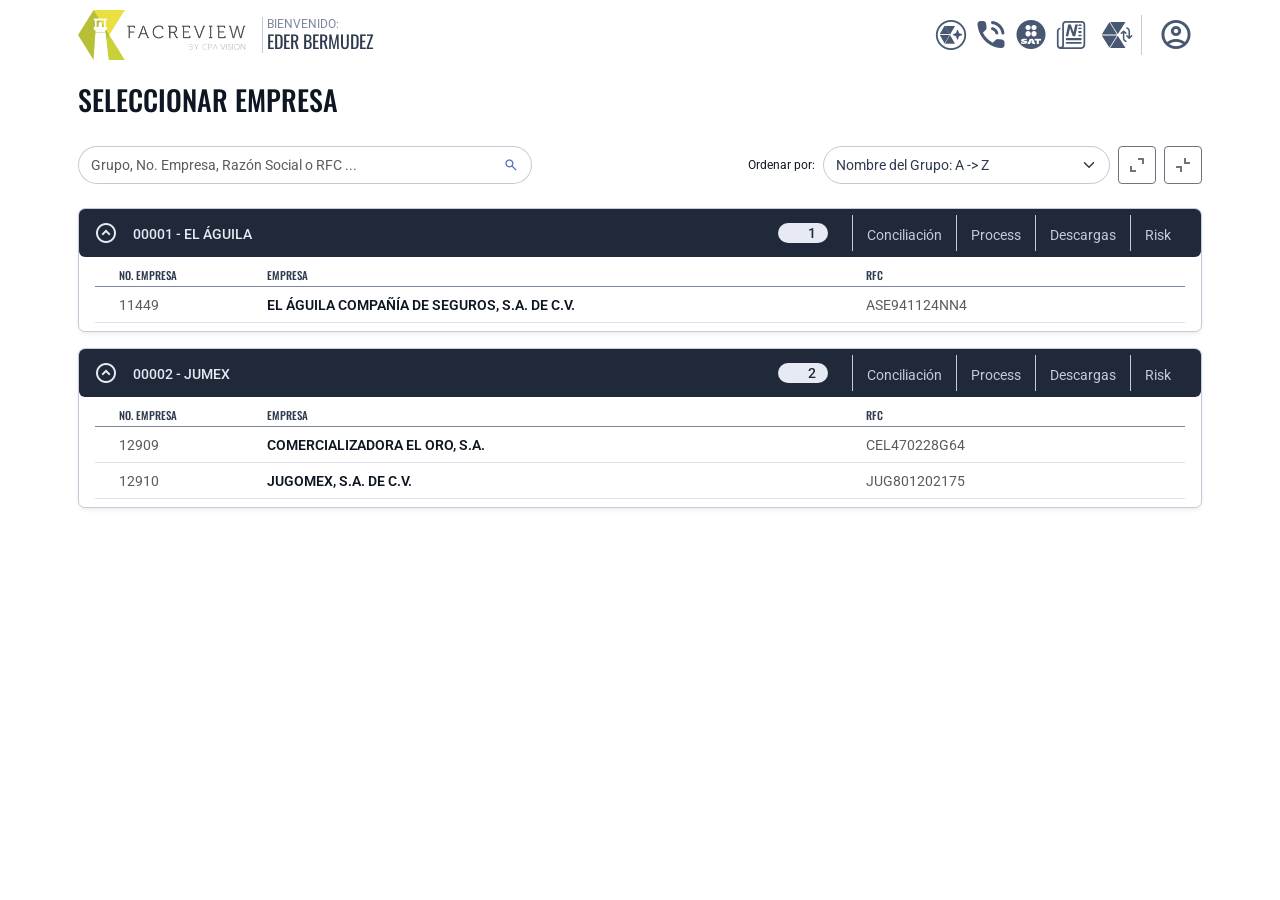
==== index_selectEmpresa.html @ dc3e8758 "Initial upload (excluding scss and zip)" ====
<!doctype html>
<html lang="es">

<head>
  <meta charset="UTF-8" />
  <meta name="viewport" content="width=device-width, initial-scale=1.0" />
  <meta name="author" content="Nombre del autor" />
  <meta name="copyright" content="CPA Vision" />

  <!-- Google Material Symbols  -->
  <link href="https://fonts.googleapis.com/css2?family=Material+Symbols+Outlined" rel="stylesheet" />

  <!-- CSS Boostrap 5.3.2  -->
  <!-- Version Web -->
  <!-- <link href="https://cdn.jsdelivr.net/npm/bootstrap@5.3.2/dist/css/bootstrap.min.css" rel="stylesheet"
    integrity="sha384-T3c6CoIi6uLrA9TneNEoa7RxnatzjcDSCmG1MXxSR1GAsXEV/Dwwykc2MPK8M2HN" crossorigin="anonymous"> -->
  <!-- Version Servidor -->
  <link href="./libs/bootstrap-5.3.3-dist/css/bootstrap.css" rel="stylesheet" />

  <!--  CPA CSS  -->
  <link href="./cpa-header.css" rel="stylesheet" />

  <title>Ejemplo HEADER</title>
</head>

<body class="container">
  <header class="d-flex justify-content-between align-items-center">
    <div id="header-user" class="d-flex justify-content-start align-items-center">
      <div class="logoCPA">
        <img class="me-3" src="./logos-cpa/logo-facreview-h.png" alt="Logotipo FacReview" />
      </div>
      <div class="user-div">
        <div class="user-title">BIENVENIDO:</div>
        <div class="user-info">Eder Bermudez</div>
      </div>
    </div>
    <div id="header-icons" class="d-flex">
      <button type="button" data-bs-toggle="tooltip" data-bs-placement="bottom" title="CPA IA">
        <i class="cpa-header-ia"></i>
      </button>
      <button type="button" data-bs-toggle="tooltip" data-bs-placement="bottom" title="Atención a Clientes">
        <i class="cpa-header-contacto"></i>
      </button>
      <button type="button" data-bs-toggle="tooltip" data-bs-placement="bottom" title="Estatus Servicios del SAT">
        <i class="cpa-header-sat"></i>
      </button>
      <button type="button" data-bs-toggle="tooltip" data-bs-placement="bottom" title="Conoce CPA News">
        <i class="cpa-header-cpanews"></i>
      </button>

      <div class="dropdown">
        <button class="line-right" type="button" data-bs-toggle="dropdown" aria-expanded="false">
          <i class="cpa-header-cambiarproductos"></i>
        </button>

        <div id="user-cambiarproductos" class="dropdown-menu shadow-sm p-3">
          <div class="row row-cols-3 g-2 m-0">
            <div class="col text-center div-producto prod-active">
              <a href="#" class="dropdown-item p-2 d-flex flex-column align-items-center">
                <img src="productos-cpa/icono-facreview.png" class="img-producto mb-2" alt="FacReview" />
                <span class="nombre-producto text-truncate d-inline-block w-100">FacReview</span>
              </a>
            </div>

            <div class="col text-center div-producto prod-disabled">
              <a href="#" class="dropdown-item p-2 d-flex flex-column align-items-center">
                <img src="productos-cpa/icono-nomreview.png" class="img-producto mb-2" alt="NomReview" />
                <span class="nombre-producto text-truncate d-inline-block w-100">NomReview</span>
              </a>
            </div>

            <div class="col text-center div-producto prod-active">
              <a href="#" class="dropdown-item p-2 d-flex flex-column align-items-center">
                <img src="productos-cpa/icono-respond.png" class="img-producto mb-2" alt="Respond" />
                <span class="nombre-producto text-truncate d-inline-block w-100">Respond</span>
              </a>
            </div>

            <div class="col text-center div-producto prod-active">
              <a href="#" class="dropdown-item p-2 d-flex flex-column align-items-center">
                <img src="productos-cpa/icono-tax.png" class="img-producto mb-2" alt="CPA TAX" />
                <span class="nombre-producto text-truncate d-inline-block w-100">CPA TAX</span>
              </a>
            </div>

            <div class="col text-center div-producto prod-active">
              <a href="#" class="dropdown-item p-2 d-flex flex-column align-items-center">
                <img src="productos-cpa/icono-supply.png" class="img-producto mb-2" alt="CPA Supply" />
                <span class="nombre-producto text-truncate d-inline-block w-100">CPA Supply</span>
              </a>
            </div>

            <div class="col text-center div-producto prod-active">
              <a href="#" class="dropdown-item p-2 d-flex flex-column align-items-center">
                <img src="productos-cpa/icono-bank.png" class="img-producto mb-2" alt="CPA Bank" />
                <span class="nombre-producto text-truncate d-inline-block w-100">CPA Bank</span>
              </a>
            </div>

            <div class="col text-center div-producto prod-active">
              <a href="#" class="dropdown-item p-2 d-flex flex-column align-items-center">
                <img src="productos-cpa/icono-invoice.png" class="img-producto mb-2" alt="CPA Invoice" />
                <span class="nombre-producto text-truncate d-inline-block w-100">CPA Invoice</span>
              </a>
            </div>

            <div class="col text-center div-producto prod-active">
              <a href="#" class="dropdown-item p-2 d-flex flex-column align-items-center">
                <img src="productos-cpa/icono-risk.png" class="img-producto mb-2" alt="CPA Risk" />
                <span class="nombre-producto text-truncate d-inline-block w-100">CPA Risk</span>
              </a>
            </div>

            <div class="col text-center div-producto prod-active">
              <a href="#" class="dropdown-item p-2 d-flex flex-column align-items-center">
                <img src="productos-cpa/icono-travel.png" class="img-producto mb-2" alt="CPA Travel" />
                <span class="nombre-producto text-truncate d-inline-block w-100">CPA Travel</span>
              </a>
            </div>

            <div class="col text-center div-producto prod-active">
              <a href="#" class="dropdown-item p-2 d-flex flex-column align-items-center">
                <img src="productos-cpa/icono-convertion.png" class="img-producto mb-2" alt="CPA Conversion" />
                <span class="nombre-producto text-truncate d-inline-block w-100">CPA Conversion</span>
              </a>
            </div>

            <div class="col text-center div-producto prod-active prod-disabled">
              <a href="#" class="dropdown-item p-2 d-flex flex-column align-items-center">
                <img src="productos-cpa/icono-capital.png" class="img-producto mb-2" alt="CPA Capital" />
                <span class="nombre-producto text-truncate d-inline-block w-100">CPA Capital</span>
              </a>
            </div>

            <div class="col text-center div-producto prod-active prod-disabled">
              <a href="#" class="dropdown-item p-2 d-flex flex-column align-items-center">
                <img src="productos-cpa/icono-inbox.png" class="img-producto mb-2" alt="CPA Inbox" />
                <span class="nombre-producto text-truncate d-inline-block w-100">CPA Inbox</span>
              </a>
            </div>

            <div class="col text-center div-producto prod-active">
              <a href="#" class="dropdown-item p-2 d-flex flex-column align-items-center">
                <img src="productos-cpa/icono-cyt.png" class="img-producto mb-2" alt="CPA Customs & Trade" />
                <span class="nombre-producto text-truncate d-inline-block w-100">CPA Customs & Trade</span>
              </a>
            </div>

            <div class="col text-center div-producto prod-active prod-disabled">
              <a href="#" class="dropdown-item p-2 d-flex flex-column align-items-center">
                <img src="productos-cpa/icono-financials.png" class="img-producto mb-2" alt="CPA Financials" />
                <span class="nombre-producto text-truncate d-inline-block w-100">CPA Financials</span>
              </a>
            </div>

            <div class="col text-center div-producto prod-active">
              <a href="#" class="dropdown-item p-2 d-flex flex-column align-items-center">
                <img src="productos-cpa/icono-repse.png" class="img-producto mb-2" alt="CPA REPSE" />
                <span class="nombre-producto text-truncate d-inline-block w-100">CPA REPSE</span>
              </a>
            </div>

            <div class="col text-center div-producto prod-active">
              <a href="#" class="dropdown-item p-2 d-flex flex-column align-items-center">
                <img src="productos-cpa/icono-link.png" class="img-producto mb-2" alt="CPA Link" />
                <span class="nombre-producto text-truncate d-inline-block w-100">CPA Link</span>
              </a>
            </div>

            <div class="col text-center div-producto prod-active">
              <a href="#" class="dropdown-item p-2 d-flex flex-column align-items-center">
                <img src="productos-cpa/icono-process.png" class="img-producto mb-2" alt="CPA Process" />
                <span class="nombre-producto text-truncate d-inline-block w-100">CPA Process</span>
              </a>
            </div>

            <div class="col text-center div-producto prod-active">
              <a href="#" class="dropdown-item p-2 d-flex flex-column align-items-center">
                <img src="productos-cpa/icono-access.png" class="img-producto mb-2" alt="CPA Access" />
                <span class="nombre-producto text-truncate d-inline-block w-100">CPA Access New</span>
              </a>
            </div>
          </div>
        </div>
      </div>

      <div class="dropdown">
        <button type="button" data-bs-toggle="dropdown" aria-expanded="false">
          <i class="cpa-header-usuario"></i>
        </button>

        <div id="user-menu" class="dropdown-menu shadow">
          <p class="usuario-emp">POR SELECCIONAR</p>
          <img class="usuario-img my-2 d-block mx-auto" src="./img-clientes/userX.png" alt="Logotipo de Empresa" />
          <p class="usuario-nombre">Eder Bermudez</p>
          <p class="usuario-posicion">Gerente de Operaciones</p>
          <p class="usuario-tel">+52 5512 3456</p>
          <p class="usuario-mail">federico.bermudez@cpavs.mx</p>
          <p class="usuario-perfil">Perfil de Administrador</p>
          <ul class="usuario-nav mt-2 mb-0">
            <li>
              <a class="dropdown-item" href="#"><i class="cpa-header-usuario"></i>Mi Perfil</a>
            </li>
            <li>
              <a class="dropdown-item" href="#"><i class="cpa-header-calendario"></i>Calendario</a>
            </li>
            <li>
              <a class="dropdown-item" href="#"><i class="cpa-header-notif"></i>Notificaciones</a>
            </li>
            <li>
              <a class="dropdown-item" href="#"><i class="cpa-header-capacitacion"></i>Capacitaciones</a>
            </li>
            <li>
              <a class="dropdown-item" href="#"><i class="cpa-header-manuales"></i>Manual de Usuario</a>
            </li>
            <li>
              <a class="dropdown-item" href="#"><i class="cpa-header-videos"></i>Videos</a>
            </li>
            <li>
              <a class="dropdown-item" href="#"><i class="cpa-header-ayuda"></i>Ayuda</a>
            </li>
            <li>
              <a class="dropdown-item" href="#"><i class="cpa-header-log"></i>Registros de Actividad</a>
            </li>
            <li>
              <a class="dropdown-item" href="#"><i class="cpa-header-cerrarsesion"></i>Cerrar Sesión</a>
            </li>
          </ul>
          <div class="d-flex mt-2">
            <p class="text-nowrap usuario-ultimo me-2">Ultimo acceso:</p>
            <p class="usuario-acceso">
              02 de agosto de 2024 10:18 hrs a través de Google Chrome
            </p>
          </div>
        </div>
      </div>
    </div>
  </header>
  <!-- FIN HEADER -->

  <main class="mt-3">
    <div class="row">
      <div class="col-12">
        <h1>seleccionar EMPRESA</h1>
      </div>
    </div>

    <section id="select-empresa" class="mt-4">
      <div id="filtros-empresa" class="row mb-4 align-items-center justify-content-between">
        <div class="col-md-5 d-flex align-items-center">
          <div class="input-group">
            <input type="text" id="inputBusqueda" class="form-control"
              placeholder="Grupo, No. Empresa, Razón Social o RFC ...">
            <span class="input-group-text material-symbols-outlined">search</span>
          </div>
        </div>

        <div class="col-md-5 d-flex align-items-center">
          <span class="me-2 label text-nowrap">Ordenar por:</span>
          <select id="selectOrden" class="form-select">
            <option value="nombre_asc">Nombre del Grupo: A -> Z</option>
            <option value="nombre_desc">Nombre del Grupo: Z -> A</option>
            <option value="id_asc">ID del Grupo: 0 -> 9</option>
            <option value="id_desc">ID del Grupo: 9 -> 0</option>
          </select>

          <button id="btnExpandirTodo"
            class="btn btn-outline-secondary btn-sm d-inline-flex align-items-center justify-content-center ms-2"
            data-bs-toggle="tooltip" data-bs-placement="top" title="Expandir Todo">
            <span class="material-symbols-outlined">expand_content</span>
          </button>

          <button id="btnContraerTodo"
            class="btn btn-outline-secondary btn-sm d-inline-flex align-items-center justify-content-center ms-2"
            data-bs-toggle="tooltip" data-bs-placement="top" title="Contraer Todo">
            <span class="material-symbols-outlined">collapse_content</span>
          </button>
        </div>
      </div>

      <div class="accordion" id="contenedorGrupos">
        <div class="text-center py-5 text-muted">
          <div class="spinner-border" role="status"></div>
          <p>Cargando empresas...</p>
        </div>
      </div>
    </section>

  </main>

  <!-- JS Bootstrap bundle -->
  <script src="https://cdn.jsdelivr.net/npm/bootstrap@5.3.3/dist/js/bootstrap.bundle.min.js"
    integrity="sha384-YvpcrYf0tY3lHB60NNkmXc5s9fDVZLESaAA55NDzOxhy9GkcIdslK1eN7N6jIeHz" crossorigin="anonymous">
  </script>

  <script src="data.js"></script>
  <script src="app.js"></script>


</body>

</html>
---- cpa-header.css ----
@charset "UTF-8";
/* DOCUMENTO CSS PRINCIPAL                             */
/* Desarrollado para: CPA VISION                       */
/* Producto: Nuevo Front Productos CPA                 */
/* Autor: Eder Bermudez                                */
/* Fecha: OCTUBRE 2024                                 */
/* Nota: Clases nuevas y modificaci{on de Boostrap 5.3 */
/* * *  MODIFICACION BOOSTRAP 5.3 * * */
/* -- TABLA DE CONTENIDOS ------------------------
*     1. TIPOGRAFIAS
*       1.1 Google Fonts
*       1.2 CPA Social Media Icons
*       1.3 CPA Header Icons
*       1.4 CPA File Extensions Icons
*     2. VARIABLES
*       2.1 Root
*       2.2 SCSS
*     3. PLANTILLA
*       3.1 HTML
*       3.1 Titulos
*     4. TEXTOS
*     5. BOTONES
*     6. FORMULARIO
----------------------------------------------- */
/* #### 1. TIPOGRAFIAS ################ */
/* -------- 1.1 Google Fonts -------- */
/* Roboto y Oswald */
@import url("https://fonts.googleapis.com/css2?family=Oswald:wght@200..700&family=Roboto:ital,wght@0,100;0,300;0,400;0,500;0,700;0,900;1,100;1,300;1,400;1,500;1,700;1,900&display=swap");
/* -------- 1.2 CPA Social Media Icons Font -------- */
/* -------- 1.3 CPA Header Icons -------- */
@import url("./libs/icons-cpa-headers/css/cpa-headers.css");
/* -------- 1.4 CPA File Extensions Icons -------- */
@import url("./libs/icons-cpa-files/css/cpa-files.css");
/* #### 2. VARIABLES ################ */
/* -------- 2.1 Root -------- */
:root {
  --color-primary-primary: #1f4fb2;
  --color-primary-hover: #003491;
  --color-primary-alpha: rgba(31, 79, 178, 0.1);
  --color-primary-50: #e6e9f5;
  --color-primary-100: #c0c9e8;
  --color-primary-200: #97a6d8;
  --color-primary-300: #6c84c8;
  --color-primary-400: #4a69bd;
  --color-primary-600: #1747a8;
  --color-primary-700: #043e9d;
  --color-primary-900: #00237c;
  --color-secondary-secondary: #68768a;
  --color-secondary-hover: #3a424d;
  --color-secondary-alpha: rgba(104, 118, 138, 0.1);
  --color-secondary-50: #edeef0;
  --color-secondary-100: #d1d6db;
  --color-secondary-200: #b3bac4;
  --color-secondary-300: #959fad;
  --color-secondary-400: #7e8a9b;
  --color-secondary-600: #5b6879;
  --color-secondary-700: #4a5463;
  --color-secondary-900: #282e36;
  --color-success-success: #32ae27;
  --color-success-hover: #007c00;
  --color-success-alpha: rgba(50, 174, 39, 0.1);
  --color-success-50: #e7f5e5;
  --color-success-100: #c5e6c0;
  --color-success-200: #9fd698;
  --color-success-300: #76c66d;
  --color-success-400: #56ba4c;
  --color-success-600: #279f1e;
  --color-success-700: #178d10;
  --color-success-900: #005e00;
  --color-danger-danger: #e74d3c;
  --color-danger-hover: #b9352e;
  --color-danger-alpha: rgba(231, 77, 60, 0.1);
  --color-danger-50: #fdebee;
  --color-danger-100: #faced2;
  --color-danger-200: #e79c9b;
  --color-danger-300: #da7775;
  --color-danger-400: #e35a54;
  --color-danger-600: #d8443a;
  --color-danger-700: #c63b34;
  --color-danger-900: #a92d24;
  --color-warning-warning: #f4bc1b;
  --color-warning-hover: #f28d0f;
  --color-warning-alpha: rgba(244, 188, 27, 0.1);
  --color-warning-50: #fff8e1;
  --color-warning-100: #fbeab4;
  --color-warning-200: #f9dd83;
  --color-warning-300: #f7d153;
  --color-warning-400: #f5c630;
  --color-warning-600: #f3af15;
  --color-warning-700: #f39d12;
  --color-warning-900: #f16f0b;
  --color-info-info: #38a6ea;
  --color-info-hover: #2b75b3;
  --color-info-alpha: rgba(56, 166, 234, 0.1);
  --color-info-50: #e2f5fd;
  --color-info-100: #b6e4fa;
  --color-info-200: #87d2f6;
  --color-info-300: #5dc0f0;
  --color-info-400: #45b3ee;
  --color-info-600: #3498db;
  --color-info-700: #2f85c7;
  --color-info-900: #235590;
  --color-dark-alpha: rgba(53, 62, 78, 0.1);
  --color-dark-50: #ebedf6;
  --color-dark-100: #cdd4e0;
  --color-dark-200: #afb7c7;
  --color-dark-300: #909baf;
  --color-dark-400: #7a859c;
  --color-dark-500: #63718b;
  --color-dark-600: #56637a;
  --color-dark-700: #455064;
  --color-dark-800: #353e4e;
  --color-dark-900: #232a37;
  --color-ligth-alpha: rgba(244, 245, 248, 0.1);
  --color-ligth-50: #f9fafd;
  --color-ligth-100: #f4f5f8;
  --color-ligth-200: #edeef1;
  --color-ligth-300: #dfe0e3;
  --color-ligth-400: #bcbdc0;
  --color-ligth-500: #9d9ea1;
  --color-ligth-600: #747578;
  --color-ligth-700: #606164;
  --color-ligth-800: #414244;
  --color-ligth-900: #202123;
  --color-shadow-05: rgba(0, 0, 0, 0.05);
  --color-shadow-10: rgba(0, 0, 0, 0.1);
  --color-shadow-20: rgba(0, 0, 0, 0.2);
  --color-shadow-30: rgba(0, 0, 0, 0.3);
  --color-shadow-40: rgba(0, 0, 0, 0.4);
  --color-shadow-50: rgba(0, 0, 0, 0.5);
  --color-shadow-60: rgba(0, 0, 0, 0.6);
  --color-shadow-70: rgba(0, 0, 0, 0.7);
  --color-shadow-90: rgba(0, 0, 0, 0.9);
  --color-estatus-correcto: #84cc16;
  --color-estatus-error: #dc2626;
  --color-estatus-entregado: #2563eb;
  --color-estatus-pendiente: #06b6d4;
  --color-estatus-procesando: #f97316;
  --color-estatus-calificar: #f59e0b;
  --color-estatus-correcto-100: #d9f99d;
  --color-estatus-correcto-200: #bef264;
  --color-estatus-correcto-400: #4d7c0f;
  --color-estatus-error-100: #fecaca;
  --color-estatus-error-200: #f87171;
  --color-estatus-error-400: #991b1b;
  --color-estatus-entregado-100: #bfdbfe;
  --color-estatus-entregado-200: #60a5fa;
  --color-estatus-entregado-400: #1e40af;
  --color-estatus-pendiente-100: #a5f3fc;
  --color-estatus-pendiente-200: #22d3ee;
  --color-estatus-pendiente-400: #0891b2;
  --color-estatus-procesando-100: #ffedd5;
  --color-estatus-procesando-200: #fdba74;
  --color-estatus-procesando-400: #c2410c;
  --color-estatus-calificar-100: #fef3c7;
  --color-estatus-calificar-200: #fbbf24;
  --color-estatus-calificar-400: #d97706;
  --color-elementos-white: #ffffff;
  --color-elementos-025: #f4f5fa;
  --color-elementos-100: #c3cbd8;
  --color-elementos-50: #e7e9f3;
  --color-elementos-200: #9fa8b9;
  --color-elementos-400: #626f86;
  --color-elementos-500: #495872;
  --color-elementos-600: #3d4c63;
  --color-elementos-800: #1f2939;
  --color-elementos-300: #7b879c;
  --color-elementos-700: #2e3a4e;
  --color-elementos-900: #0e1623;
  --color-elementos-1000: #080d15;
  --bs-body-font-family:
    "Roboto", system-ui, -apple-system, "Segoe UI", "Helvetica Neue", "Noto Sans", "Liberation Sans", Arial, sans-serif;
  --cpa-font-titles: "Oswald", "Franklin Gothic Medium", "Arial Narrow", Arial, sans-serif;
  --cpa-icon-header: "cpa-icons";
  --cpa-icon-files: "cpa-files";
  --cpa-font-normal: 14px;
  --cpa-font-small: 12px;
  --cpa-font-xsmall: 9px;
  --bs-gutter-x: 16px;
  --bs-gutter-y: 16px;
}

/* --------  2.2 SCSS -------- */
/* #### 2. PLANTILLA ################ */
/* --------  3.1 HTML -------- */
*,
*::before,
*::after {
  box-sizing: border-box;
}

html {
  font-family: sans-serif;
  line-height: 1.2;
  font-size: 16px;
  -webkit-text-size-adjust: 100%;
  -webkit-tap-highlight-color: rgba(0, 0, 0, 0);
}

body {
  margin: 0;
  background-color: white;
  font-family: var(--bs-body-font-family);
  font-size: var(--cpa-font-normal);
  font-weight: 400;
  line-height: 1.2;
  color: var(--color-elementos-900);
  text-align: left;
}

.container {
  --bs-gutter-x: 16px;
  --bs-gutter-y: 16px;
}

.wrapper {
  height: 100%;
  width: 100%;
}

/* --------  3.2 Titulos -------- */
h1 {
  color: var(--color-elementos-900);
  font-family: var(--cpa-font-titles);
  font-size: 1.75rem;
  font-weight: 500;
  font-style: normal;
  line-height: 1 !important;
  text-transform: uppercase;
}

header {
  height: 70px;
  padding-top: 10px 0;
}
header .user-div {
  padding-left: calc(var(--bs-gutter-x) * 0.25);
  padding-right: calc(var(--bs-gutter-x) * 0.75);
  border-left: 1px solid var(--color-elementos-100);
}
header .user-div:first-child {
  padding-left: 0;
  border-left: 0;
}
header .user-title {
  color: var(--color-elementos-300);
  font-size: var(--cpa-font-small);
  text-transform: uppercase;
}
header .user-info {
  color: var(--color-elementos-700);
  font-family: var(--cpa-font-titles);
  font-size: 1.125rem;
  text-transform: uppercase;
}

#header-icons > * {
  padding-left: calc(var(--bs-gutter-x) * 0.25);
  padding-right: calc(var(--bs-gutter-x) * 0.25);
}
#header-icons button {
  background-color: transparent;
  border: 0;
  cursor: pointer;
  position: relative;
  outline: none;
}
#header-icons button i {
  font-size: 32px;
  transition: all 0.5s;
  color: var(--color-elementos-500);
  transition: all 0.4s cubic-bezier(0.175, 0.885, 0.32, 1.275);
  display: inline-block;
}
#header-icons button::after {
  content: "";
  position: absolute;
  bottom: 5px;
  left: 50%;
  transform: translateX(-50%) scale(0);
  width: 30px;
  height: 4px;
  background: radial-gradient(ellipse at center, rgba(0, 0, 0, 0.5) 0%, transparent 80%);
  border-radius: 50%;
  transition: all 0.4s ease;
  opacity: 0;
}
#header-icons button:hover i {
  color: var(--color-elementos-900);
  transform: translateY(-8px);
}
#header-icons button:hover::after {
  opacity: 1;
  transform: translateX(-50%) scale(1);
}
#header-icons button:active i {
  transform: translateY(-2px) scale(0.9);
  transition: all 0.1s;
}
#header-icons #iconTipoCambio i {
  font-size: 30px;
  color: var(--color-elementos-700);
}
#header-icons .line-right {
  margin-right: calc(var(--bs-gutter-x) * 0.25);
  padding-right: calc(var(--bs-gutter-x) * 0.5);
  border-right: 1px solid var(--color-elementos-100);
}

#user-menu {
  --userMenu-font-size: var(--cpa-font-small);
  width: 260px;
  background-color: var(--color-elementos-white);
  padding: calc(var(--bs-gutter-y) * 1) calc(var(--bs-gutter-x) * 1);
  border: 1px solid var(--color-elementos-100);
  text-align: center;
}
#user-menu img.usuario-img {
  width: 90px;
  height: 90px;
  border: 1px solid var(--color-elementos-100);
  border-radius: 50%;
  object-fit: cover;
}
#user-menu p {
  margin-bottom: 0.125rem;
  color: var(--color-elementos-500);
  font-size: var(--userMenu-font-size);
}
#user-menu p.usuario-emp {
  font-weight: 600;
  text-transform: uppercase;
}
#user-menu p.usuario-nombre {
  color: var(--color-elementos-900);
  font-weight: 500;
  font-size: var(--userMenu-font-size);
}
#user-menu .usuario-perfil {
  color: var(--color-primary-primary);
  font-weight: 400;
}
#user-menu .usuario-nav {
  list-style: none;
  text-align: left;
  padding: 0;
  border-top: 1px solid var(--color-elementos-100);
}
#user-menu .usuario-nav .dropdown-item {
  padding: 0 calc(var(--bs-gutter-x) * 0.5);
  height: 28px;
  display: flex;
  align-items: center;
  font-size: var(--userMenu-font-size);
  color: var(--color-elementos-700);
  border-bottom: 1px solid var(--color-elementos-100);
  background-repeat: no-repeat;
  background-size: 0 100%;
  background-position: 0 111%;
  transition: all 0.3s ease;
}
#user-menu .usuario-nav .dropdown-item:hover {
  background-image: linear-gradient(to bottom, var(--color-dark-100) 0%, var(--color-dark-100) 100%);
  background-size: 100% 100%;
}
#user-menu .usuario-nav .dropdown-item i {
  padding-right: calc(var(--bs-gutter-x) * 0.5);
  font-size: var(--userMenu-font-size);
}
#user-menu .usuario-nav .dropdown-item {
  padding: 0 calc(var(--bs-gutter-x) * 0.5);
  height: 28px;
  display: flex;
  align-items: center;
  font-size: var(--userMenu-font-size);
  color: var(--color-elementos-700);
  border-bottom: 1px solid var(--color-elementos-100);
  background-image: linear-gradient(to bottom, var(--color-dark-100), var(--color-dark-100));
  background-repeat: no-repeat;
  background-size: 0% 100%;
  background-position: left bottom;
  transition: background-size 0.3s ease, color 0.3s ease;
}
#user-menu .usuario-nav .dropdown-item:hover {
  background-size: 100% 100%;
  color: var(--color-elementos-900);
}
#user-menu .usuario-nav .dropdown-item i {
  padding-right: calc(var(--bs-gutter-x) * 0.5);
  font-size: var(--userMenu-font-size);
}
#user-menu .usuario-ultimo {
  font-style: italic;
}
#user-menu .usuario-acceso {
  text-align: left;
}

#user-cambiarproductos {
  width: 320px;
  background-color: var(--color-elementos-white);
  padding: 0.5rem !important;
  border: 1px solid var(--color-elementos-100);
  text-align: center;
}
#user-cambiarproductos .div-producto {
  margin: 0;
}
#user-cambiarproductos .div-producto .dropdown-item {
  border-radius: 6px;
  background-image: radial-gradient(circle, var(--color-dark-100) 0%, var(--color-dark-100) 100%);
  background-repeat: no-repeat;
  background-position: center;
  background-size: 0% 0%;
  transition: background-size 0.5s ease-out, color 0.3s ease;
}
#user-cambiarproductos .div-producto .dropdown-item:hover, #user-cambiarproductos .div-producto .dropdown-item:focus {
  background-size: 150% 150%;
  color: var(--color-elementos-900);
}
#user-cambiarproductos .div-producto .dropdown-item:hover .img-producto, #user-cambiarproductos .div-producto .dropdown-item:focus .img-producto {
  transform: scale(1.18);
}
#user-cambiarproductos .div-producto .dropdown-item:hover .nombre-producto, #user-cambiarproductos .div-producto .dropdown-item:focus .nombre-producto {
  color: var(--color-elementos-800);
}
#user-cambiarproductos .div-producto .img-producto {
  width: 34px;
  height: 34px;
  transition: transform 0.3s ease, filter 0.3s ease;
  object-fit: contain;
}
#user-cambiarproductos .div-producto .nombre-producto {
  font-size: var(--cpa-font-small);
  font-weight: 600;
  color: var(--color-elementos-500);
  transition: all 0.3s ease;
}
#user-cambiarproductos .div-producto.prod-disabled {
  pointer-events: none;
}
#user-cambiarproductos .div-producto.prod-disabled .img-producto {
  filter: grayscale(100%);
  opacity: 0.5;
}
#user-cambiarproductos .div-producto.prod-disabled .nombre-producto {
  color: var(--color-elementos-300);
}

.logoCPA img {
  height: 50px;
  width: auto;
}

/* ----  Acordeón Seleccionar empresa --- */
#select-empresa #filtros-empresa .form-control,
#select-empresa #filtros-empresa .form-select {
  font-size: var(--cpa-font-normal);
  color: var(--color-elementos-700);
  background-color: var(--color-elementos-white);
  font-weight: 400;
  height: 38px;
  border: 1px solid var(--color-elementos-100);
  border-radius: 1.25rem;
  padding: calc(var(--bs-gutter-x) * 0.25) calc(var(--bs-gutter-x) * 0.5);
  display: flex;
  align-items: center;
}
#select-empresa #filtros-empresa .form-control {
  border-right: 0;
  border-top-right-radius: 0;
  border-bottom-right-radius: 0;
}
#select-empresa #filtros-empresa .input-group-text {
  color: var(--color-primary-400);
  background-color: var(--color-elementos-white);
  border: 1px solid var(--color-elementos-100);
  border-radius: 0 1.25rem 1.25rem 0;
  border-left: 0;
  display: flex;
  align-items: center;
}
#select-empresa #filtros-empresa .label {
  font-size: var(--cpa-font-small);
  display: flex;
}
#select-empresa #filtros-empresa #btnExpandirTodo,
#select-empresa #filtros-empresa #btnContraerTodo {
  padding: calc(var(--bs-gutter-x) * 0.25) calc(var(--bs-gutter-x) * 0.25);
  font-size: 1.2rem;
}
#select-empresa #contenedorGrupos .accordion-item {
  border: 1px solid var(--color-elementos-100);
  border-radius: 7px;
}
#select-empresa #contenedorGrupos .accordion-item .accordion-button {
  background-color: var(--color-elementos-900);
  color: var(--color-elementos-50);
  font-weight: 500;
  padding: 10px 15px;
}
#select-empresa #contenedorGrupos .accordion-item .accordion-button::after {
  display: none !important;
}
#select-empresa #contenedorGrupos .accordion-item .accordion-button:not(.collapsed) {
  box-shadow: none;
}
#select-empresa #contenedorGrupos .accordion-item .accordion-button .icon-state {
  font-size: 24px;
  color: var(--color-elementos-50);
  display: inline-block;
  transition: transform 0.3s ease;
}
#select-empresa #contenedorGrupos .accordion-item .accordion-button:not(.collapsed) .icon-state {
  transform: rotate(-180deg);
}
#select-empresa #contenedorGrupos .accordion-item .accordion-header {
  background-color: var(--color-elementos-800);
  color: var(--color-elementos-50);
}
#select-empresa #contenedorGrupos .accordion-item .accordion-header .accordion-title {
  font-weight: 500;
  color: var(--color-elementos-50);
  margin-top: 0.125rem;
  line-height: 1;
  width: 100%;
}
#select-empresa #contenedorGrupos .accordion-item .badge-count {
  background-color: var(--color-elementos-50);
  color: var(--color-elementos-800);
  font-weight: 500;
  border-radius: 1.25rem;
  padding: 2px 12px;
  min-width: 50px;
  text-align: right;
}
#select-empresa #contenedorGrupos .accordion-item .group-menu-link {
  display: inline-flex;
  align-items: center;
  text-decoration: none;
  padding: 0.5rem 0.875rem;
  color: var(--color-elementos-100);
  border-left: 1px solid var(--color-elementos-100);
}
#select-empresa #contenedorGrupos .accordion-item .group-menu-link span {
  display: inline-block;
  font-size: var(--cpa-font-normal);
  padding-top: 4px;
  transition: transform 0.4s cubic-bezier(0.175, 0.885, 0.32, 1.275), color 0.3s ease;
}
#select-empresa #contenedorGrupos .accordion-item .group-menu-link:hover {
  color: var(--color-elementos-white);
}
#select-empresa #contenedorGrupos .accordion-item .group-menu-link:hover span {
  transform: translateY(-4px);
}
#select-empresa #contenedorGrupos .accordion-item .group-menu-link:active span {
  transform: translateY(-1px);
}
#select-empresa #contenedorGrupos .accordion-body {
  padding: calc(var(--bs-gutter-y) * 0.5) var(--bs-gutter-x);
}
#select-empresa #contenedorGrupos .table {
  --bs-table-hover-color: var(--color-elementos-700);
  --bs-table-hover-bg: var(--color-elementos-50);
}
#select-empresa #contenedorGrupos .table thead th {
  font-size: 0.6875rem;
  text-transform: uppercase;
  color: var(--color-elementos-700);
  border-bottom: 1px solid var(--color-elementos-300);
  font-family: var(--cpa-font-titles);
  font-weight: 500;
  padding: 0.25rem 0.5rem;
}
#select-empresa #contenedorGrupos .table tbody tr td {
  font-size: var(--cpa-font-normal);
  color: var(--color-elementos-900);
  vertical-align: middle;
  padding: 0.625rem 0.5rem 0.5rem 0.5rem;
}
#select-empresa #contenedorGrupos .table .empresa-row {
  cursor: pointer;
}/*# sourceMappingURL=cpa-header.css.map */
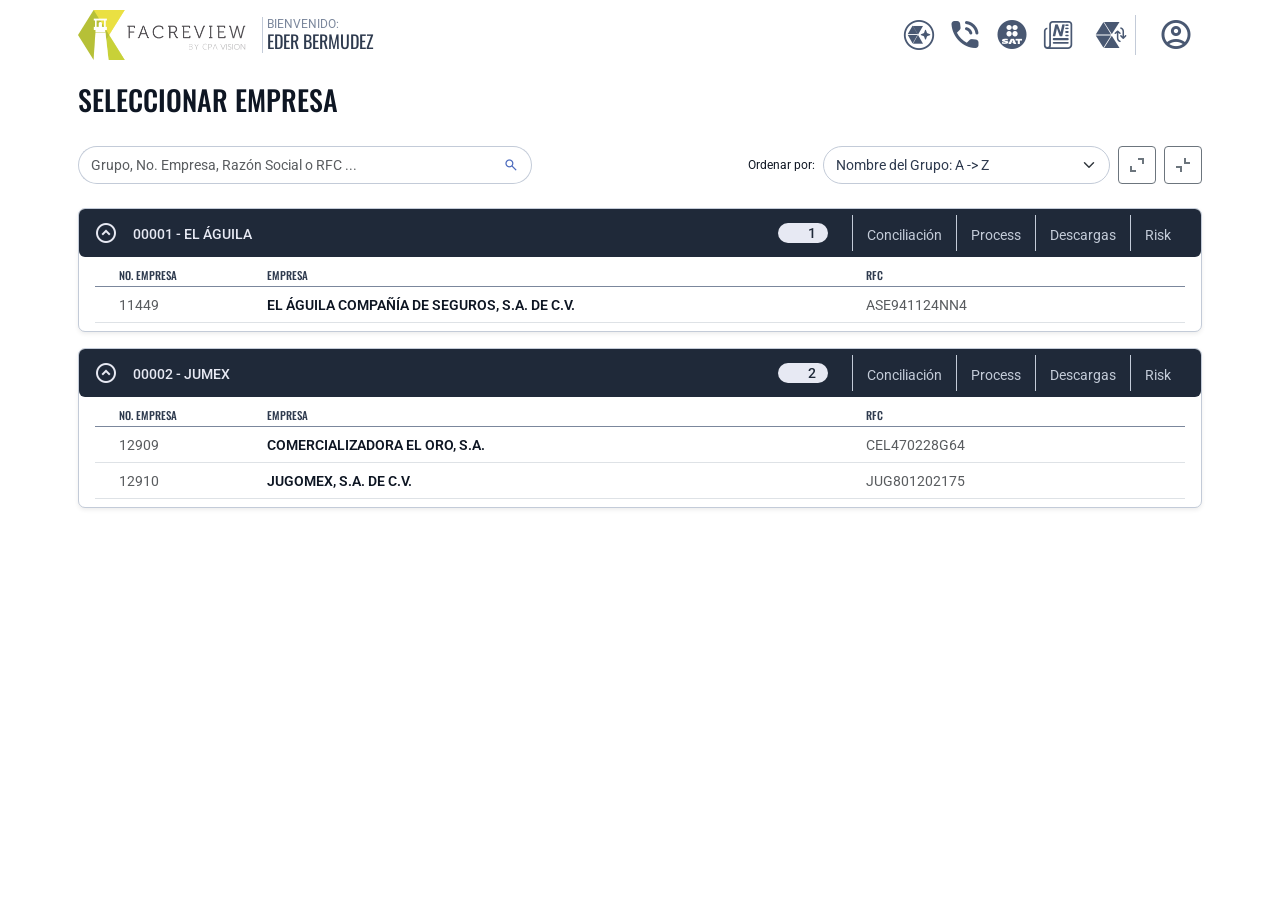
==== commit 8bd88716: "Actualizacion nombre de Productos" ====
--- a/index_selectEmpresa.html
+++ b/index_selectEmpresa.html
@@ -1,302 +1,302 @@
-<!doctype html>
-<html lang="es">
-
-<head>
-  <meta charset="UTF-8" />
-  <meta name="viewport" content="width=device-width, initial-scale=1.0" />
-  <meta name="author" content="Nombre del autor" />
-  <meta name="copyright" content="CPA Vision" />
-
-  <!-- Google Material Symbols  -->
-  <link href="https://fonts.googleapis.com/css2?family=Material+Symbols+Outlined" rel="stylesheet" />
-
-  <!-- CSS Boostrap 5.3.2  -->
-  <!-- Version Web -->
-  <!-- <link href="https://cdn.jsdelivr.net/npm/bootstrap@5.3.2/dist/css/bootstrap.min.css" rel="stylesheet"
-    integrity="sha384-T3c6CoIi6uLrA9TneNEoa7RxnatzjcDSCmG1MXxSR1GAsXEV/Dwwykc2MPK8M2HN" crossorigin="anonymous"> -->
-  <!-- Version Servidor -->
-  <link href="./libs/bootstrap-5.3.3-dist/css/bootstrap.css" rel="stylesheet" />
-
-  <!--  CPA CSS  -->
-  <link href="./cpa-header.css" rel="stylesheet" />
-
-  <title>Ejemplo HEADER</title>
-</head>
-
-<body class="container">
-  <header class="d-flex justify-content-between align-items-center">
-    <div id="header-user" class="d-flex justify-content-start align-items-center">
-      <div class="logoCPA">
-        <img class="me-3" src="./logos-cpa/logo-facreview-h.png" alt="Logotipo FacReview" />
-      </div>
-      <div class="user-div">
-        <div class="user-title">BIENVENIDO:</div>
-        <div class="user-info">Eder Bermudez</div>
-      </div>
-    </div>
-    <div id="header-icons" class="d-flex">
-      <button type="button" data-bs-toggle="tooltip" data-bs-placement="bottom" title="CPA IA">
-        <i class="cpa-header-ia"></i>
-      </button>
-      <button type="button" data-bs-toggle="tooltip" data-bs-placement="bottom" title="Atención a Clientes">
-        <i class="cpa-header-contacto"></i>
-      </button>
-      <button type="button" data-bs-toggle="tooltip" data-bs-placement="bottom" title="Estatus Servicios del SAT">
-        <i class="cpa-header-sat"></i>
-      </button>
-      <button type="button" data-bs-toggle="tooltip" data-bs-placement="bottom" title="Conoce CPA News">
-        <i class="cpa-header-cpanews"></i>
-      </button>
-
-      <div class="dropdown">
-        <button class="line-right" type="button" data-bs-toggle="dropdown" aria-expanded="false">
-          <i class="cpa-header-cambiarproductos"></i>
-        </button>
-
-        <div id="user-cambiarproductos" class="dropdown-menu shadow-sm p-3">
-          <div class="row row-cols-3 g-2 m-0">
-            <div class="col text-center div-producto prod-active">
-              <a href="#" class="dropdown-item p-2 d-flex flex-column align-items-center">
-                <img src="productos-cpa/icono-facreview.png" class="img-producto mb-2" alt="FacReview" />
-                <span class="nombre-producto text-truncate d-inline-block w-100">FacReview</span>
-              </a>
-            </div>
-
-            <div class="col text-center div-producto prod-disabled">
-              <a href="#" class="dropdown-item p-2 d-flex flex-column align-items-center">
-                <img src="productos-cpa/icono-nomreview.png" class="img-producto mb-2" alt="NomReview" />
-                <span class="nombre-producto text-truncate d-inline-block w-100">NomReview</span>
-              </a>
-            </div>
-
-            <div class="col text-center div-producto prod-active">
-              <a href="#" class="dropdown-item p-2 d-flex flex-column align-items-center">
-                <img src="productos-cpa/icono-respond.png" class="img-producto mb-2" alt="Respond" />
-                <span class="nombre-producto text-truncate d-inline-block w-100">Respond</span>
-              </a>
-            </div>
-
-            <div class="col text-center div-producto prod-active">
-              <a href="#" class="dropdown-item p-2 d-flex flex-column align-items-center">
-                <img src="productos-cpa/icono-tax.png" class="img-producto mb-2" alt="CPA TAX" />
-                <span class="nombre-producto text-truncate d-inline-block w-100">CPA TAX</span>
-              </a>
-            </div>
-
-            <div class="col text-center div-producto prod-active">
-              <a href="#" class="dropdown-item p-2 d-flex flex-column align-items-center">
-                <img src="productos-cpa/icono-supply.png" class="img-producto mb-2" alt="CPA Supply" />
-                <span class="nombre-producto text-truncate d-inline-block w-100">CPA Supply</span>
-              </a>
-            </div>
-
-            <div class="col text-center div-producto prod-active">
-              <a href="#" class="dropdown-item p-2 d-flex flex-column align-items-center">
-                <img src="productos-cpa/icono-bank.png" class="img-producto mb-2" alt="CPA Bank" />
-                <span class="nombre-producto text-truncate d-inline-block w-100">CPA Bank</span>
-              </a>
-            </div>
-
-            <div class="col text-center div-producto prod-active">
-              <a href="#" class="dropdown-item p-2 d-flex flex-column align-items-center">
-                <img src="productos-cpa/icono-invoice.png" class="img-producto mb-2" alt="CPA Invoice" />
-                <span class="nombre-producto text-truncate d-inline-block w-100">CPA Invoice</span>
-              </a>
-            </div>
-
-            <div class="col text-center div-producto prod-active">
-              <a href="#" class="dropdown-item p-2 d-flex flex-column align-items-center">
-                <img src="productos-cpa/icono-risk.png" class="img-producto mb-2" alt="CPA Risk" />
-                <span class="nombre-producto text-truncate d-inline-block w-100">CPA Risk</span>
-              </a>
-            </div>
-
-            <div class="col text-center div-producto prod-active">
-              <a href="#" class="dropdown-item p-2 d-flex flex-column align-items-center">
-                <img src="productos-cpa/icono-travel.png" class="img-producto mb-2" alt="CPA Travel" />
-                <span class="nombre-producto text-truncate d-inline-block w-100">CPA Travel</span>
-              </a>
-            </div>
-
-            <div class="col text-center div-producto prod-active">
-              <a href="#" class="dropdown-item p-2 d-flex flex-column align-items-center">
-                <img src="productos-cpa/icono-convertion.png" class="img-producto mb-2" alt="CPA Conversion" />
-                <span class="nombre-producto text-truncate d-inline-block w-100">CPA Conversion</span>
-              </a>
-            </div>
-
-            <div class="col text-center div-producto prod-active prod-disabled">
-              <a href="#" class="dropdown-item p-2 d-flex flex-column align-items-center">
-                <img src="productos-cpa/icono-capital.png" class="img-producto mb-2" alt="CPA Capital" />
-                <span class="nombre-producto text-truncate d-inline-block w-100">CPA Capital</span>
-              </a>
-            </div>
-
-            <div class="col text-center div-producto prod-active prod-disabled">
-              <a href="#" class="dropdown-item p-2 d-flex flex-column align-items-center">
-                <img src="productos-cpa/icono-inbox.png" class="img-producto mb-2" alt="CPA Inbox" />
-                <span class="nombre-producto text-truncate d-inline-block w-100">CPA Inbox</span>
-              </a>
-            </div>
-
-            <div class="col text-center div-producto prod-active">
-              <a href="#" class="dropdown-item p-2 d-flex flex-column align-items-center">
-                <img src="productos-cpa/icono-cyt.png" class="img-producto mb-2" alt="CPA Customs & Trade" />
-                <span class="nombre-producto text-truncate d-inline-block w-100">CPA Customs & Trade</span>
-              </a>
-            </div>
-
-            <div class="col text-center div-producto prod-active prod-disabled">
-              <a href="#" class="dropdown-item p-2 d-flex flex-column align-items-center">
-                <img src="productos-cpa/icono-financials.png" class="img-producto mb-2" alt="CPA Financials" />
-                <span class="nombre-producto text-truncate d-inline-block w-100">CPA Financials</span>
-              </a>
-            </div>
-
-            <div class="col text-center div-producto prod-active">
-              <a href="#" class="dropdown-item p-2 d-flex flex-column align-items-center">
-                <img src="productos-cpa/icono-repse.png" class="img-producto mb-2" alt="CPA REPSE" />
-                <span class="nombre-producto text-truncate d-inline-block w-100">CPA REPSE</span>
-              </a>
-            </div>
-
-            <div class="col text-center div-producto prod-active">
-              <a href="#" class="dropdown-item p-2 d-flex flex-column align-items-center">
-                <img src="productos-cpa/icono-link.png" class="img-producto mb-2" alt="CPA Link" />
-                <span class="nombre-producto text-truncate d-inline-block w-100">CPA Link</span>
-              </a>
-            </div>
-
-            <div class="col text-center div-producto prod-active">
-              <a href="#" class="dropdown-item p-2 d-flex flex-column align-items-center">
-                <img src="productos-cpa/icono-process.png" class="img-producto mb-2" alt="CPA Process" />
-                <span class="nombre-producto text-truncate d-inline-block w-100">CPA Process</span>
-              </a>
-            </div>
-
-            <div class="col text-center div-producto prod-active">
-              <a href="#" class="dropdown-item p-2 d-flex flex-column align-items-center">
-                <img src="productos-cpa/icono-access.png" class="img-producto mb-2" alt="CPA Access" />
-                <span class="nombre-producto text-truncate d-inline-block w-100">CPA Access New</span>
-              </a>
-            </div>
-          </div>
-        </div>
-      </div>
-
-      <div class="dropdown">
-        <button type="button" data-bs-toggle="dropdown" aria-expanded="false">
-          <i class="cpa-header-usuario"></i>
-        </button>
-
-        <div id="user-menu" class="dropdown-menu shadow">
-          <p class="usuario-emp">POR SELECCIONAR</p>
-          <img class="usuario-img my-2 d-block mx-auto" src="./img-clientes/userX.png" alt="Logotipo de Empresa" />
-          <p class="usuario-nombre">Eder Bermudez</p>
-          <p class="usuario-posicion">Gerente de Operaciones</p>
-          <p class="usuario-tel">+52 5512 3456</p>
-          <p class="usuario-mail">federico.bermudez@cpavs.mx</p>
-          <p class="usuario-perfil">Perfil de Administrador</p>
-          <ul class="usuario-nav mt-2 mb-0">
-            <li>
-              <a class="dropdown-item" href="#"><i class="cpa-header-usuario"></i>Mi Perfil</a>
-            </li>
-            <li>
-              <a class="dropdown-item" href="#"><i class="cpa-header-calendario"></i>Calendario</a>
-            </li>
-            <li>
-              <a class="dropdown-item" href="#"><i class="cpa-header-notif"></i>Notificaciones</a>
-            </li>
-            <li>
-              <a class="dropdown-item" href="#"><i class="cpa-header-capacitacion"></i>Capacitaciones</a>
-            </li>
-            <li>
-              <a class="dropdown-item" href="#"><i class="cpa-header-manuales"></i>Manual de Usuario</a>
-            </li>
-            <li>
-              <a class="dropdown-item" href="#"><i class="cpa-header-videos"></i>Videos</a>
-            </li>
-            <li>
-              <a class="dropdown-item" href="#"><i class="cpa-header-ayuda"></i>Ayuda</a>
-            </li>
-            <li>
-              <a class="dropdown-item" href="#"><i class="cpa-header-log"></i>Registros de Actividad</a>
-            </li>
-            <li>
-              <a class="dropdown-item" href="#"><i class="cpa-header-cerrarsesion"></i>Cerrar Sesión</a>
-            </li>
-          </ul>
-          <div class="d-flex mt-2">
-            <p class="text-nowrap usuario-ultimo me-2">Ultimo acceso:</p>
-            <p class="usuario-acceso">
-              02 de agosto de 2024 10:18 hrs a través de Google Chrome
-            </p>
-          </div>
-        </div>
-      </div>
-    </div>
-  </header>
-  <!-- FIN HEADER -->
-
-  <main class="mt-3">
-    <div class="row">
-      <div class="col-12">
-        <h1>seleccionar EMPRESA</h1>
-      </div>
-    </div>
-
-    <section id="select-empresa" class="mt-4">
-      <div id="filtros-empresa" class="row mb-4 align-items-center justify-content-between">
-        <div class="col-md-5 d-flex align-items-center">
-          <div class="input-group">
-            <input type="text" id="inputBusqueda" class="form-control"
-              placeholder="Grupo, No. Empresa, Razón Social o RFC ...">
-            <span class="input-group-text material-symbols-outlined">search</span>
-          </div>
-        </div>
-
-        <div class="col-md-5 d-flex align-items-center">
-          <span class="me-2 label text-nowrap">Ordenar por:</span>
-          <select id="selectOrden" class="form-select">
-            <option value="nombre_asc">Nombre del Grupo: A -> Z</option>
-            <option value="nombre_desc">Nombre del Grupo: Z -> A</option>
-            <option value="id_asc">ID del Grupo: 0 -> 9</option>
-            <option value="id_desc">ID del Grupo: 9 -> 0</option>
-          </select>
-
-          <button id="btnExpandirTodo"
-            class="btn btn-outline-secondary btn-sm d-inline-flex align-items-center justify-content-center ms-2"
-            data-bs-toggle="tooltip" data-bs-placement="top" title="Expandir Todo">
-            <span class="material-symbols-outlined">expand_content</span>
-          </button>
-
-          <button id="btnContraerTodo"
-            class="btn btn-outline-secondary btn-sm d-inline-flex align-items-center justify-content-center ms-2"
-            data-bs-toggle="tooltip" data-bs-placement="top" title="Contraer Todo">
-            <span class="material-symbols-outlined">collapse_content</span>
-          </button>
-        </div>
-      </div>
-
-      <div class="accordion" id="contenedorGrupos">
-        <div class="text-center py-5 text-muted">
-          <div class="spinner-border" role="status"></div>
-          <p>Cargando empresas...</p>
-        </div>
-      </div>
-    </section>
-
-  </main>
-
-  <!-- JS Bootstrap bundle -->
-  <script src="https://cdn.jsdelivr.net/npm/bootstrap@5.3.3/dist/js/bootstrap.bundle.min.js"
-    integrity="sha384-YvpcrYf0tY3lHB60NNkmXc5s9fDVZLESaAA55NDzOxhy9GkcIdslK1eN7N6jIeHz" crossorigin="anonymous">
-  </script>
-
-  <script src="data.js"></script>
-  <script src="app.js"></script>
-
-
-</body>
-
+<!doctype html>
+<html lang="es">
+
+<head>
+  <meta charset="UTF-8" />
+  <meta name="viewport" content="width=device-width, initial-scale=1.0" />
+  <meta name="author" content="Nombre del autor" />
+  <meta name="copyright" content="CPA Vision" />
+
+  <!-- Google Material Symbols  -->
+  <link href="https://fonts.googleapis.com/css2?family=Material+Symbols+Outlined" rel="stylesheet" />
+
+  <!-- CSS Boostrap 5.3.2  -->
+  <!-- Version Web -->
+  <!-- <link href="https://cdn.jsdelivr.net/npm/bootstrap@5.3.2/dist/css/bootstrap.min.css" rel="stylesheet"
+    integrity="sha384-T3c6CoIi6uLrA9TneNEoa7RxnatzjcDSCmG1MXxSR1GAsXEV/Dwwykc2MPK8M2HN" crossorigin="anonymous"> -->
+  <!-- Version Servidor -->
+  <link href="./libs/bootstrap-5.3.3-dist/css/bootstrap.css" rel="stylesheet" />
+
+  <!--  CPA CSS  -->
+  <link href="./cpa-header.css" rel="stylesheet" />
+
+  <title>Ejemplo HEADER</title>
+</head>
+
+<body class="container">
+  <header class="d-flex justify-content-between align-items-center">
+    <div id="header-user" class="d-flex justify-content-start align-items-center">
+      <div class="logoCPA">
+        <img class="me-3" src="./logos-cpa/logo-facreview-h.png" alt="Logotipo FacReview" />
+      </div>
+      <div class="user-div">
+        <div class="user-title">BIENVENIDO:</div>
+        <div class="user-info">Eder Bermudez</div>
+      </div>
+    </div>
+    <div id="header-icons" class="d-flex">
+      <button type="button" data-bs-toggle="tooltip" data-bs-placement="bottom" title="CPA IA">
+        <i class="cpa-header-ia"></i>
+      </button>
+      <button type="button" data-bs-toggle="tooltip" data-bs-placement="bottom" title="Atención a Clientes">
+        <i class="cpa-header-contacto"></i>
+      </button>
+      <button type="button" data-bs-toggle="tooltip" data-bs-placement="bottom" title="Estatus Servicios del SAT">
+        <i class="cpa-header-sat"></i>
+      </button>
+      <button type="button" data-bs-toggle="tooltip" data-bs-placement="bottom" title="Conoce CPA News">
+        <i class="cpa-header-cpanews"></i>
+      </button>
+
+      <div class="dropdown">
+        <button class="line-right" type="button" data-bs-toggle="dropdown" aria-expanded="false">
+          <i class="cpa-header-cambiarproductos"></i>
+        </button>
+
+        <div id="user-cambiarproductos" class="dropdown-menu shadow-sm p-3">
+          <div class="row row-cols-3 g-2 m-0">
+            <div class="col text-center div-producto prod-active">
+              <a href="#" class="dropdown-item p-2 d-flex flex-column align-items-center">
+                <img src="productos-cpa/icono-facreview.png" class="img-producto mb-2" alt="FacReview" />
+                <span class="nombre-producto text-truncate d-inline-block w-100">FacReview</span>
+              </a>
+            </div>
+
+            <div class="col text-center div-producto prod-disabled">
+              <a href="#" class="dropdown-item p-2 d-flex flex-column align-items-center">
+                <img src="productos-cpa/icono-nomreview.png" class="img-producto mb-2" alt="NomReview" />
+                <span class="nombre-producto text-truncate d-inline-block w-100">NomReview</span>
+              </a>
+            </div>
+
+            <div class="col text-center div-producto prod-active">
+              <a href="#" class="dropdown-item p-2 d-flex flex-column align-items-center">
+                <img src="productos-cpa/icono-respond.png" class="img-producto mb-2" alt="Respond" />
+                <span class="nombre-producto text-truncate d-inline-block w-100">Respond</span>
+              </a>
+            </div>
+
+            <div class="col text-center div-producto prod-active">
+              <a href="#" class="dropdown-item p-2 d-flex flex-column align-items-center">
+                <img src="productos-cpa/icono-tax.png" class="img-producto mb-2" alt="CPA TAX" />
+                <span class="nombre-producto text-truncate d-inline-block w-100">TAX</span>
+              </a>
+            </div>
+
+            <div class="col text-center div-producto prod-active">
+              <a href="#" class="dropdown-item p-2 d-flex flex-column align-items-center">
+                <img src="productos-cpa/icono-supply.png" class="img-producto mb-2" alt="CPA Supply" />
+                <span class="nombre-producto text-truncate d-inline-block w-100">Supply</span>
+              </a>
+            </div>
+
+            <div class="col text-center div-producto prod-active">
+              <a href="#" class="dropdown-item p-2 d-flex flex-column align-items-center">
+                <img src="productos-cpa/icono-bank.png" class="img-producto mb-2" alt="CPA Bank" />
+                <span class="nombre-producto text-truncate d-inline-block w-100">Bank</span>
+              </a>
+            </div>
+
+            <div class="col text-center div-producto prod-active">
+              <a href="#" class="dropdown-item p-2 d-flex flex-column align-items-center">
+                <img src="productos-cpa/icono-invoice.png" class="img-producto mb-2" alt="CPA Invoice" />
+                <span class="nombre-producto text-truncate d-inline-block w-100">Invoice</span>
+              </a>
+            </div>
+
+            <div class="col text-center div-producto prod-active">
+              <a href="#" class="dropdown-item p-2 d-flex flex-column align-items-center">
+                <img src="productos-cpa/icono-risk.png" class="img-producto mb-2" alt="CPA Risk" />
+                <span class="nombre-producto text-truncate d-inline-block w-100">Risk</span>
+              </a>
+            </div>
+
+            <div class="col text-center div-producto prod-active">
+              <a href="#" class="dropdown-item p-2 d-flex flex-column align-items-center">
+                <img src="productos-cpa/icono-travel.png" class="img-producto mb-2" alt="CPA Travel" />
+                <span class="nombre-producto text-truncate d-inline-block w-100">Travel</span>
+              </a>
+            </div>
+
+            <div class="col text-center div-producto prod-active">
+              <a href="#" class="dropdown-item p-2 d-flex flex-column align-items-center">
+                <img src="productos-cpa/icono-convertion.png" class="img-producto mb-2" alt="CPA Conversion" />
+                <span class="nombre-producto text-truncate d-inline-block w-100">Conversion</span>
+              </a>
+            </div>
+
+            <div class="col text-center div-producto prod-active prod-disabled">
+              <a href="#" class="dropdown-item p-2 d-flex flex-column align-items-center">
+                <img src="productos-cpa/icono-capital.png" class="img-producto mb-2" alt="CPA Capital" />
+                <span class="nombre-producto text-truncate d-inline-block w-100">Capital</span>
+              </a>
+            </div>
+
+            <div class="col text-center div-producto prod-active prod-disabled">
+              <a href="#" class="dropdown-item p-2 d-flex flex-column align-items-center">
+                <img src="productos-cpa/icono-inbox.png" class="img-producto mb-2" alt="CPA Inbox" />
+                <span class="nombre-producto text-truncate d-inline-block w-100">Inbox</span>
+              </a>
+            </div>
+
+            <div class="col text-center div-producto prod-active">
+              <a href="#" class="dropdown-item p-2 d-flex flex-column align-items-center">
+                <img src="productos-cpa/icono-cyt.png" class="img-producto mb-2" alt="CPA Customs & Trade" />
+                <span class="nombre-producto text-truncate d-inline-block w-100">Customs & Trade</span>
+              </a>
+            </div>
+
+            <div class="col text-center div-producto prod-active prod-disabled">
+              <a href="#" class="dropdown-item p-2 d-flex flex-column align-items-center">
+                <img src="productos-cpa/icono-financials.png" class="img-producto mb-2" alt="CPA Financials" />
+                <span class="nombre-producto text-truncate d-inline-block w-100">Financials</span>
+              </a>
+            </div>
+
+            <div class="col text-center div-producto prod-active">
+              <a href="#" class="dropdown-item p-2 d-flex flex-column align-items-center">
+                <img src="productos-cpa/icono-repse.png" class="img-producto mb-2" alt="CPA REPSE" />
+                <span class="nombre-producto text-truncate d-inline-block w-100">REPSE</span>
+              </a>
+            </div>
+
+            <div class="col text-center div-producto prod-active">
+              <a href="#" class="dropdown-item p-2 d-flex flex-column align-items-center">
+                <img src="productos-cpa/icono-link.png" class="img-producto mb-2" alt="CPA Link" />
+                <span class="nombre-producto text-truncate d-inline-block w-100">Link</span>
+              </a>
+            </div>
+
+            <div class="col text-center div-producto prod-active">
+              <a href="#" class="dropdown-item p-2 d-flex flex-column align-items-center">
+                <img src="productos-cpa/icono-process.png" class="img-producto mb-2" alt="CPA Process" />
+                <span class="nombre-producto text-truncate d-inline-block w-100">Process</span>
+              </a>
+            </div>
+
+            <div class="col text-center div-producto prod-active">
+              <a href="#" class="dropdown-item p-2 d-flex flex-column align-items-center">
+                <img src="productos-cpa/icono-access.png" class="img-producto mb-2" alt="CPA Access" />
+                <span class="nombre-producto text-truncate d-inline-block w-100">Access New</span>
+              </a>
+            </div>
+          </div>
+        </div>
+      </div>
+
+      <div class="dropdown">
+        <button type="button" data-bs-toggle="dropdown" aria-expanded="false">
+          <i class="cpa-header-usuario"></i>
+        </button>
+
+        <div id="user-menu" class="dropdown-menu shadow">
+          <p class="usuario-emp">POR SELECCIONAR</p>
+          <img class="usuario-img my-2 d-block mx-auto" src="./img-clientes/userX.png" alt="Logotipo de Empresa" />
+          <p class="usuario-nombre">Eder Bermudez</p>
+          <p class="usuario-posicion">Gerente de Operaciones</p>
+          <p class="usuario-tel">+52 5512 3456</p>
+          <p class="usuario-mail">federico.bermudez@cpavs.mx</p>
+          <p class="usuario-perfil">Perfil de Administrador</p>
+          <ul class="usuario-nav mt-2 mb-0">
+            <li>
+              <a class="dropdown-item" href="#"><i class="cpa-header-usuario"></i>Mi Perfil</a>
+            </li>
+            <li>
+              <a class="dropdown-item" href="#"><i class="cpa-header-calendario"></i>Calendario</a>
+            </li>
+            <li>
+              <a class="dropdown-item" href="#"><i class="cpa-header-notif"></i>Notificaciones</a>
+            </li>
+            <li>
+              <a class="dropdown-item" href="#"><i class="cpa-header-capacitacion"></i>Capacitaciones</a>
+            </li>
+            <li>
+              <a class="dropdown-item" href="#"><i class="cpa-header-manuales"></i>Manual de Usuario</a>
+            </li>
+            <li>
+              <a class="dropdown-item" href="#"><i class="cpa-header-videos"></i>Videos</a>
+            </li>
+            <li>
+              <a class="dropdown-item" href="#"><i class="cpa-header-ayuda"></i>Ayuda</a>
+            </li>
+            <li>
+              <a class="dropdown-item" href="#"><i class="cpa-header-log"></i>Registros de Actividad</a>
+            </li>
+            <li>
+              <a class="dropdown-item" href="#"><i class="cpa-header-cerrarsesion"></i>Cerrar Sesión</a>
+            </li>
+          </ul>
+          <div class="d-flex mt-2">
+            <p class="text-nowrap usuario-ultimo me-2">Ultimo acceso:</p>
+            <p class="usuario-acceso">
+              02 de agosto de 2024 10:18 hrs a través de Google Chrome
+            </p>
+          </div>
+        </div>
+      </div>
+    </div>
+  </header>
+  <!-- FIN HEADER -->
+
+  <main class="mt-3">
+    <div class="row">
+      <div class="col-12">
+        <h1>seleccionar EMPRESA</h1>
+      </div>
+    </div>
+
+    <section id="select-empresa" class="mt-4">
+      <div id="filtros-empresa" class="row mb-4 align-items-center justify-content-between">
+        <div class="col-md-5 d-flex align-items-center">
+          <div class="input-group">
+            <input type="text" id="inputBusqueda" class="form-control"
+              placeholder="Grupo, No. Empresa, Razón Social o RFC ...">
+            <span class="input-group-text material-symbols-outlined">search</span>
+          </div>
+        </div>
+
+        <div class="col-md-5 d-flex align-items-center">
+          <span class="me-2 label text-nowrap">Ordenar por:</span>
+          <select id="selectOrden" class="form-select">
+            <option value="nombre_asc">Nombre del Grupo: A -> Z</option>
+            <option value="nombre_desc">Nombre del Grupo: Z -> A</option>
+            <option value="id_asc">ID del Grupo: 0 -> 9</option>
+            <option value="id_desc">ID del Grupo: 9 -> 0</option>
+          </select>
+
+          <button id="btnExpandirTodo"
+            class="btn btn-outline-secondary btn-sm d-inline-flex align-items-center justify-content-center ms-2"
+            data-bs-toggle="tooltip" data-bs-placement="top" title="Expandir Todo">
+            <span class="material-symbols-outlined">expand_content</span>
+          </button>
+
+          <button id="btnContraerTodo"
+            class="btn btn-outline-secondary btn-sm d-inline-flex align-items-center justify-content-center ms-2"
+            data-bs-toggle="tooltip" data-bs-placement="top" title="Contraer Todo">
+            <span class="material-symbols-outlined">collapse_content</span>
+          </button>
+        </div>
+      </div>
+
+      <div class="accordion" id="contenedorGrupos">
+        <div class="text-center py-5 text-muted">
+          <div class="spinner-border" role="status"></div>
+          <p>Cargando empresas...</p>
+        </div>
+      </div>
+    </section>
+
+  </main>
+
+  <!-- JS Bootstrap bundle -->
+  <script src="https://cdn.jsdelivr.net/npm/bootstrap@5.3.3/dist/js/bootstrap.bundle.min.js"
+    integrity="sha384-YvpcrYf0tY3lHB60NNkmXc5s9fDVZLESaAA55NDzOxhy9GkcIdslK1eN7N6jIeHz" crossorigin="anonymous">
+  </script>
+
+  <script src="data.js"></script>
+  <script src="app.js"></script>
+
+
+</body>
+
 </html>
